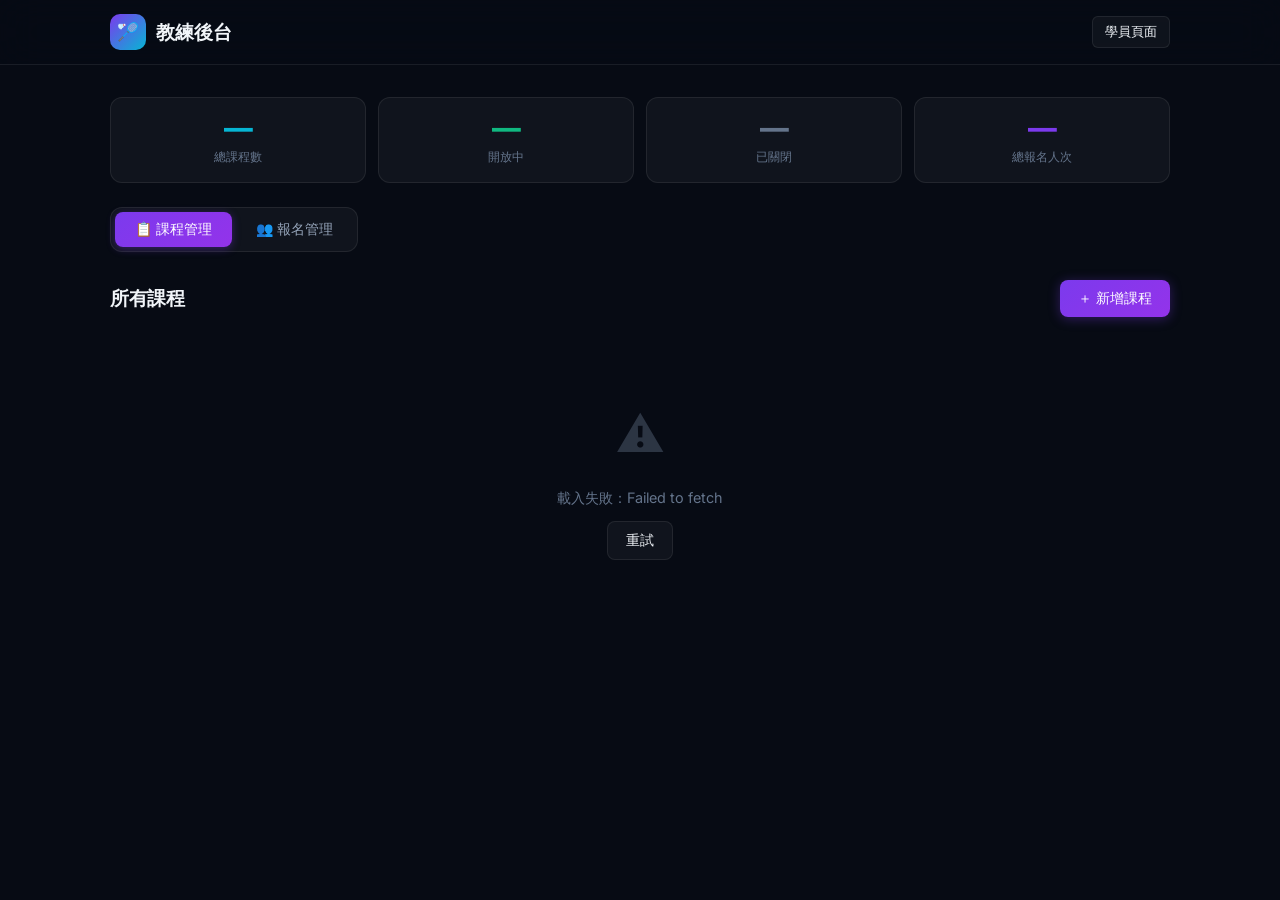
==== coach.html @ 037b4d48 "Add files via upload" ====
<!DOCTYPE html>
<html lang="zh-TW">
<head>
  <meta charset="UTF-8">
  <meta name="viewport" content="width=device-width, initial-scale=1.0">
  <title>羽球課程 | 教練管理後台</title>
  <meta name="description" content="教練課程管理後台：新增課程、管理報名、更新繳費狀態">
  <link rel="stylesheet" href="style.css">
</head>
<body>

<!-- ── Header ──────────────────────────────────────────────── -->
<header class="site-header">
  <div class="container">
    <a href="index.html" class="site-logo">
      <div class="logo-icon">🏸</div>
      <span>教練後台</span>
    </a>
    <nav class="site-nav">
      <a href="user.html" class="btn btn-secondary btn-sm">學員頁面</a>
    </nav>
  </div>
</header>

<!-- ── Main ────────────────────────────────────────────────── -->
<main class="container" style="padding-top: 32px; padding-bottom: 48px;">

  <!-- Stats Bar -->
  <div class="stats-bar" id="stats-bar">
    <div class="stat-card">
      <div class="stat-number" id="stat-total" style="color:var(--accent)">—</div>
      <div class="stat-label">總課程數</div>
    </div>
    <div class="stat-card">
      <div class="stat-number" id="stat-open" style="color:var(--success)">—</div>
      <div class="stat-label">開放中</div>
    </div>
    <div class="stat-card">
      <div class="stat-number" id="stat-closed" style="color:var(--text-3)">—</div>
      <div class="stat-label">已關閉</div>
    </div>
    <div class="stat-card">
      <div class="stat-number" id="stat-regs" style="color:var(--primary)">—</div>
      <div class="stat-label">總報名人次</div>
    </div>
  </div>

  <!-- Tabs -->
  <div class="tabs">
    <button class="tab-btn active" id="tab-courses-btn" onclick="switchTab('courses')">📋 課程管理</button>
    <button class="tab-btn" id="tab-regs-btn" onclick="switchTab('regs')">👥 報名管理</button>
  </div>

  <!-- ── Tab: 課程管理 ────────────────────────────────────── -->
  <div class="tab-panel active" id="tab-courses">
    <div class="section-header">
      <h2>所有課程</h2>
      <button class="btn btn-primary" onclick="openCourseModal()">＋ 新增課程</button>
    </div>
    <div id="courses-table-wrap">
      <div class="loader-wrap"><div class="spinner"></div><p>載入中…</p></div>
    </div>
  </div>

  <!-- ── Tab: 報名管理 ────────────────────────────────────── -->
  <div class="tab-panel" id="tab-regs">
    <div class="section-header">
      <h2>報名管理</h2>
      <button class="btn btn-secondary btn-sm" onclick="refreshRegs()">↻ 重新整理</button>
    </div>
    <div class="course-selector-wrap">
      <label for="reg-course-select">選擇課程：</label>
      <select class="form-select" id="reg-course-select" onchange="loadRegistrations(this.value)">
        <option value="">— 請選擇課程 —</option>
      </select>
    </div>
    <div id="regs-table-wrap">
      <div class="empty-state">
        <div class="icon">👆</div>
        <p>請先選擇一門課程</p>
      </div>
    </div>
  </div>

</main>

<!-- ══════════════════════════════════════════════════════════ -->
<!-- Modal: 新增 / 修改課程 -->
<!-- ══════════════════════════════════════════════════════════ -->
<div class="modal-overlay" id="course-modal-overlay">
  <div class="modal">
    <div class="modal-header">
      <h2 id="course-modal-title">新增課程</h2>
      <button class="modal-close" onclick="closeCourseModal()">✕</button>
    </div>
    <div class="modal-body">
      <input type="hidden" id="edit-course-id">
      <div class="form-row">
        <div class="form-group">
          <label for="c-date">日期 <span class="required">*</span></label>
          <input type="date" id="c-date" class="form-input" required>
        </div>
        <div class="form-group">
          <label for="c-time">時間 <span class="required">*</span></label>
          <input type="text" id="c-time" class="form-input" placeholder="例：19:00~21:00" required>
        </div>
      </div>
      <div class="form-row">
        <div class="form-group">
          <label for="c-location">地點 <span class="required">*</span></label>
          <input type="text" id="c-location" class="form-input" placeholder="南港羽球館" required>
        </div>
        <div class="form-group">
          <label for="c-coach">教練 <span class="required">*</span></label>
          <input type="text" id="c-coach" class="form-input" placeholder="王教練" required>
        </div>
      </div>
      <div class="form-row">
        <div class="form-group">
          <label for="c-capacity">開放人數 <span class="required">*</span></label>
          <input type="number" id="c-capacity" class="form-input" min="1" placeholder="20" required>
        </div>
        <div class="form-group">
          <label for="c-fee">費用（元）<span class="required">*</span></label>
          <input type="number" id="c-fee" class="form-input" min="0" placeholder="500" required>
        </div>
      </div>
      <div class="form-group">
        <label for="c-notes">備註（選填）</label>
        <textarea id="c-notes" class="form-textarea" placeholder="如上課器材、注意事項等…"></textarea>
      </div>
    </div>
    <div class="modal-footer">
      <button class="btn btn-secondary" onclick="closeCourseModal()">取消</button>
      <button class="btn btn-primary" id="save-course-btn" onclick="saveCourse()">儲存</button>
    </div>
  </div>
</div>

<!-- ══════════════════════════════════════════════════════════ -->
<!-- Modal: 修改報名資料 -->
<!-- ══════════════════════════════════════════════════════════ -->
<div class="modal-overlay" id="reg-modal-overlay">
  <div class="modal">
    <div class="modal-header">
      <h2>修改報名資料</h2>
      <button class="modal-close" onclick="closeRegModal()">✕</button>
    </div>
    <div class="modal-body">
      <input type="hidden" id="edit-reg-id">
      <div class="form-row">
        <div class="form-group">
          <label for="r-name">姓名 <span class="required">*</span></label>
          <input type="text" id="r-name" class="form-input" required>
        </div>
        <div class="form-group">
          <label for="r-phone">手機 <span class="required">*</span></label>
          <input type="tel" id="r-phone" class="form-input" required>
        </div>
      </div>
      <div class="form-row">
        <div class="form-group">
          <label for="r-count">報名人數 <span class="required">*</span></label>
          <input type="number" id="r-count" class="form-input" min="1" required>
        </div>
        <div class="form-group">
          <label for="r-payment">繳費狀態</label>
          <select id="r-payment" class="form-select">
            <option value="unpaid">未繳</option>
            <option value="paid">已繳</option>
          </select>
        </div>
      </div>
      <div class="form-group">
        <label for="r-notes">備註</label>
        <textarea id="r-notes" class="form-textarea"></textarea>
      </div>
    </div>
    <div class="modal-footer">
      <button class="btn btn-secondary" onclick="closeRegModal()">取消</button>
      <button class="btn btn-primary" onclick="saveReg()">儲存</button>
    </div>
  </div>
</div>

<!-- ══════════════════════════════════════════════════════════ -->
<!-- Modal: 確認刪除 -->
<!-- ══════════════════════════════════════════════════════════ -->
<div class="modal-overlay" id="confirm-overlay">
  <div class="confirm-box">
    <div class="icon">⚠️</div>
    <h3 id="confirm-title">確認刪除？</h3>
    <p id="confirm-msg">刪除後無法復原。</p>
    <div class="btn-row">
      <button class="btn btn-secondary" onclick="closeConfirm()">取消</button>
      <button class="btn btn-danger" id="confirm-ok-btn">確認刪除</button>
    </div>
  </div>
</div>

<!-- ── Toast ────────────────────────────────────────────────── -->
<div class="toast-container" id="toast-container"></div>

<script src="config.js"></script>
<script src="coach.js"></script>
</body>
</html>
---- style.css ----
/* ============================================================
   羽球課程報名系統 — 共用樣式
   Design: Dark theme · Violet primary · Glassmorphism
   ============================================================ */

@import url('https://fonts.googleapis.com/css2?family=Inter:wght@300;400;500;600;700;800&display=swap');

/* ── CSS 變數 ─────────────────────────────────────────────── */
:root {
  --bg:          #070b14;
  --bg-2:        #0d1220;
  --surface:     rgba(255, 255, 255, 0.04);
  --surface-hover: rgba(255, 255, 255, 0.07);
  --border:      rgba(255, 255, 255, 0.08);
  --border-hover: rgba(255, 255, 255, 0.18);

  --primary:     #7c3aed;
  --primary-hover: #6d28d9;
  --primary-glow: rgba(124, 58, 237, 0.35);
  --accent:      #06b6d4;
  --accent-glow: rgba(6, 182, 212, 0.25);

  --success:     #10b981;
  --success-bg:  rgba(16, 185, 129, 0.12);
  --warning:     #f59e0b;
  --warning-bg:  rgba(245, 158, 11, 0.12);
  --danger:      #ef4444;
  --danger-bg:   rgba(239, 68, 68, 0.12);
  --info:        #3b82f6;
  --info-bg:     rgba(59, 130, 246, 0.12);
  --muted:       rgba(148, 163, 184, 0.5);
  --muted-bg:    rgba(148, 163, 184, 0.1);

  --text-1:      #f1f5f9;
  --text-2:      #94a3b8;
  --text-3:      #64748b;

  --radius:      12px;
  --radius-sm:   8px;
  --radius-lg:   16px;
  --radius-xl:   24px;

  --shadow:      0 4px 24px rgba(0,0,0,0.4);
  --shadow-lg:   0 8px 48px rgba(0,0,0,0.6);

  --transition:  0.2s ease;
}

/* ── Reset & Base ─────────────────────────────────────────── */
*, *::before, *::after { box-sizing: border-box; margin: 0; padding: 0; }

html { scroll-behavior: smooth; }

body {
  font-family: 'Inter', -apple-system, sans-serif;
  background: var(--bg);
  color: var(--text-1);
  min-height: 100vh;
  line-height: 1.6;
  -webkit-font-smoothing: antialiased;
}

/* ── 捲軸 ─────────────────────────────────────────────────── */
::-webkit-scrollbar { width: 6px; height: 6px; }
::-webkit-scrollbar-track { background: transparent; }
::-webkit-scrollbar-thumb { background: rgba(255,255,255,0.12); border-radius: 3px; }
::-webkit-scrollbar-thumb:hover { background: rgba(255,255,255,0.2); }

/* ── 排版 ─────────────────────────────────────────────────── */
h1, h2, h3, h4 { line-height: 1.3; letter-spacing: -0.02em; }
a { color: var(--accent); text-decoration: none; }
a:hover { text-decoration: underline; }

/* ── 容器 ─────────────────────────────────────────────────── */
.container {
  max-width: 1100px;
  margin: 0 auto;
  padding: 0 20px;
}

/* ── Header ──────────────────────────────────────────────── */
.site-header {
  background: rgba(7, 11, 20, 0.85);
  backdrop-filter: blur(20px);
  -webkit-backdrop-filter: blur(20px);
  border-bottom: 1px solid var(--border);
  position: sticky;
  top: 0;
  z-index: 100;
}

.site-header .container {
  display: flex;
  align-items: center;
  justify-content: space-between;
  height: 64px;
  gap: 16px;
}

.site-logo {
  display: flex;
  align-items: center;
  gap: 10px;
  font-size: 1.2rem;
  font-weight: 700;
  color: var(--text-1);
  text-decoration: none;
}

.site-logo .logo-icon {
  width: 36px;
  height: 36px;
  background: linear-gradient(135deg, var(--primary), var(--accent));
  border-radius: 10px;
  display: flex;
  align-items: center;
  justify-content: center;
  font-size: 1.1rem;
}

.site-nav { display: flex; gap: 8px; }

/* ── Hero / Page Title ───────────────────────────────────── */
.page-hero {
  padding: 48px 0 32px;
  text-align: center;
}

.page-hero h1 {
  font-size: clamp(1.8rem, 4vw, 2.8rem);
  font-weight: 800;
  background: linear-gradient(135deg, #fff 0%, var(--accent) 100%);
  -webkit-background-clip: text;
  -webkit-text-fill-color: transparent;
  background-clip: text;
  margin-bottom: 8px;
}

.page-hero p {
  color: var(--text-2);
  font-size: 1rem;
}

/* ── Buttons ─────────────────────────────────────────────── */
.btn {
  display: inline-flex;
  align-items: center;
  justify-content: center;
  gap: 6px;
  padding: 9px 18px;
  border-radius: var(--radius-sm);
  font-size: 0.875rem;
  font-weight: 500;
  font-family: inherit;
  cursor: pointer;
  border: none;
  transition: all var(--transition);
  white-space: nowrap;
  text-decoration: none;
}

.btn:disabled { opacity: 0.5; cursor: not-allowed; }

.btn-primary {
  background: linear-gradient(135deg, var(--primary), #9333ea);
  color: #fff;
  box-shadow: 0 2px 12px var(--primary-glow);
}
.btn-primary:hover:not(:disabled) {
  background: linear-gradient(135deg, var(--primary-hover), #7e22ce);
  box-shadow: 0 4px 20px var(--primary-glow);
  transform: translateY(-1px);
}

.btn-secondary {
  background: var(--surface);
  color: var(--text-1);
  border: 1px solid var(--border);
}
.btn-secondary:hover:not(:disabled) {
  background: var(--surface-hover);
  border-color: var(--border-hover);
}

.btn-success {
  background: var(--success-bg);
  color: var(--success);
  border: 1px solid rgba(16, 185, 129, 0.25);
}
.btn-success:hover:not(:disabled) {
  background: rgba(16, 185, 129, 0.2);
}

.btn-danger {
  background: var(--danger-bg);
  color: var(--danger);
  border: 1px solid rgba(239, 68, 68, 0.25);
}
.btn-danger:hover:not(:disabled) {
  background: rgba(239, 68, 68, 0.2);
}

.btn-warning {
  background: var(--warning-bg);
  color: var(--warning);
  border: 1px solid rgba(245, 158, 11, 0.25);
}
.btn-warning:hover:not(:disabled) {
  background: rgba(245, 158, 11, 0.2);
}

.btn-info {
  background: var(--info-bg);
  color: var(--info);
  border: 1px solid rgba(59, 130, 246, 0.25);
}
.btn-info:hover:not(:disabled) {
  background: rgba(59, 130, 246, 0.2);
}

.btn-ghost {
  background: transparent;
  color: var(--text-2);
  border: 1px solid transparent;
}
.btn-ghost:hover:not(:disabled) {
  background: var(--surface);
  color: var(--text-1);
}

.btn-sm { padding: 5px 12px; font-size: 0.8rem; border-radius: 6px; }
.btn-lg { padding: 13px 28px; font-size: 1rem; }
.btn-full { width: 100%; }
.btn-icon { padding: 8px; width: 36px; height: 36px; }

/* ── Badges ──────────────────────────────────────────────── */
.badge {
  display: inline-flex;
  align-items: center;
  gap: 4px;
  padding: 3px 10px;
  border-radius: 20px;
  font-size: 0.75rem;
  font-weight: 600;
  letter-spacing: 0.03em;
}

.badge-open    { background: var(--success-bg); color: var(--success); }
.badge-closed  { background: var(--muted-bg);   color: var(--text-3); }
.badge-full    { background: var(--danger-bg);  color: var(--danger); }
.badge-paid    { background: var(--success-bg); color: var(--success); }
.badge-unpaid  { background: var(--warning-bg); color: var(--warning); }
.badge-active  { background: var(--info-bg);    color: var(--info); }
.badge-cancelled { background: var(--danger-bg); color: var(--danger); }
.badge-refunded  { background: var(--muted-bg);  color: var(--text-3); }

/* ── Cards ───────────────────────────────────────────────── */
.card {
  background: var(--surface);
  border: 1px solid var(--border);
  border-radius: var(--radius-lg);
  padding: 24px;
  transition: all var(--transition);
  cursor: pointer;
  position: relative;
  overflow: hidden;
}

.card::before {
  content: '';
  position: absolute;
  inset: 0;
  background: linear-gradient(135deg, transparent, rgba(124,58,237,0.04));
  opacity: 0;
  transition: opacity var(--transition);
}

.card:hover {
  border-color: var(--border-hover);
  background: var(--surface-hover);
  transform: translateY(-2px);
  box-shadow: var(--shadow);
}
.card:hover::before { opacity: 1; }

.card-header {
  display: flex;
  align-items: flex-start;
  justify-content: space-between;
  gap: 12px;
  margin-bottom: 16px;
}

.card-date {
  font-size: 1.4rem;
  font-weight: 700;
  color: var(--text-1);
  line-height: 1.2;
}

.card-time {
  font-size: 0.85rem;
  color: var(--accent);
  font-weight: 500;
  margin-top: 2px;
}

.card-meta {
  display: flex;
  flex-direction: column;
  gap: 6px;
  margin-bottom: 16px;
}

.card-meta-item {
  display: flex;
  align-items: center;
  gap: 8px;
  color: var(--text-2);
  font-size: 0.875rem;
}

.card-meta-icon {
  width: 18px;
  text-align: center;
  color: var(--text-3);
  flex-shrink: 0;
}

.card-footer {
  display: flex;
  align-items: center;
  justify-content: space-between;
  padding-top: 16px;
  border-top: 1px solid var(--border);
  gap: 12px;
  flex-wrap: wrap;
}

.capacity-bar-wrap { flex: 1; min-width: 120px; }

.capacity-label {
  display: flex;
  justify-content: space-between;
  font-size: 0.75rem;
  color: var(--text-3);
  margin-bottom: 5px;
}

.capacity-bar {
  height: 4px;
  background: rgba(255,255,255,0.08);
  border-radius: 2px;
  overflow: hidden;
}

.capacity-fill {
  height: 100%;
  border-radius: 2px;
  transition: width 0.5s ease;
}
.capacity-fill.low  { background: var(--success); }
.capacity-fill.mid  { background: var(--warning); }
.capacity-fill.high { background: var(--danger); }

/* ── Grid ────────────────────────────────────────────────── */
.courses-grid {
  display: grid;
  grid-template-columns: repeat(auto-fill, minmax(300px, 1fr));
  gap: 20px;
  padding-bottom: 48px;
}

/* ── Tabs ────────────────────────────────────────────────── */
.tabs {
  display: flex;
  gap: 4px;
  background: var(--surface);
  border: 1px solid var(--border);
  border-radius: var(--radius);
  padding: 4px;
  width: fit-content;
  margin-bottom: 28px;
}

.tab-btn {
  padding: 8px 20px;
  border: none;
  background: transparent;
  color: var(--text-2);
  border-radius: var(--radius-sm);
  cursor: pointer;
  font-size: 0.875rem;
  font-weight: 500;
  font-family: inherit;
  transition: all var(--transition);
}

.tab-btn.active {
  background: linear-gradient(135deg, var(--primary), #9333ea);
  color: #fff;
  box-shadow: 0 2px 8px var(--primary-glow);
}

.tab-panel { display: none; }
.tab-panel.active { display: block; }

/* ── Modal ───────────────────────────────────────────────── */
.modal-overlay {
  position: fixed;
  inset: 0;
  background: rgba(0,0,0,0.7);
  backdrop-filter: blur(4px);
  -webkit-backdrop-filter: blur(4px);
  z-index: 1000;
  display: flex;
  align-items: center;
  justify-content: center;
  padding: 20px;
  opacity: 0;
  pointer-events: none;
  transition: opacity 0.2s ease;
}

.modal-overlay.open {
  opacity: 1;
  pointer-events: all;
}

.modal {
  background: var(--bg-2);
  border: 1px solid var(--border);
  border-radius: var(--radius-xl);
  width: 100%;
  max-width: 560px;
  max-height: 85vh;
  display: flex;
  flex-direction: column;
  box-shadow: var(--shadow-lg);
  transform: translateY(16px) scale(0.98);
  transition: transform 0.2s ease;
}

.modal-overlay.open .modal {
  transform: translateY(0) scale(1);
}

.modal-lg { max-width: 720px; }

.modal-header {
  display: flex;
  align-items: center;
  justify-content: space-between;
  padding: 20px 24px;
  border-bottom: 1px solid var(--border);
  flex-shrink: 0;
}

.modal-header h2 {
  font-size: 1.15rem;
  font-weight: 700;
}

.modal-close {
  width: 32px;
  height: 32px;
  border: none;
  background: var(--surface);
  border-radius: 8px;
  color: var(--text-2);
  cursor: pointer;
  display: flex;
  align-items: center;
  justify-content: center;
  font-size: 1.1rem;
  transition: all var(--transition);
  flex-shrink: 0;
}
.modal-close:hover { background: var(--danger-bg); color: var(--danger); }

.modal-body {
  padding: 24px;
  overflow-y: auto;
  flex: 1;
}

.modal-footer {
  padding: 16px 24px;
  border-top: 1px solid var(--border);
  display: flex;
  gap: 10px;
  justify-content: flex-end;
  flex-shrink: 0;
}

/* ── 課程詳細 ─────────────────────────────────────────────── */
.course-detail-grid {
  display: grid;
  grid-template-columns: 1fr 1fr;
  gap: 12px;
  margin-bottom: 20px;
}

.detail-item {
  background: var(--surface);
  border: 1px solid var(--border);
  border-radius: var(--radius-sm);
  padding: 12px;
}

.detail-item label {
  display: block;
  font-size: 0.72rem;
  color: var(--text-3);
  text-transform: uppercase;
  letter-spacing: 0.06em;
  margin-bottom: 4px;
}

.detail-item span {
  font-size: 0.95rem;
  font-weight: 500;
  color: var(--text-1);
}

.detail-item.full-width { grid-column: 1 / -1; }

/* 已報名名單 */
.reg-list { margin-top: 20px; }

.reg-list h3 {
  font-size: 0.875rem;
  color: var(--text-2);
  text-transform: uppercase;
  letter-spacing: 0.06em;
  margin-bottom: 12px;
  display: flex;
  align-items: center;
  gap: 8px;
}

.reg-list h3::after {
  content: '';
  flex: 1;
  height: 1px;
  background: var(--border);
}

.reg-item {
  display: flex;
  align-items: center;
  justify-content: space-between;
  padding: 8px 12px;
  border-radius: var(--radius-sm);
  transition: background var(--transition);
}
.reg-item:hover { background: var(--surface); }

.reg-item-name { font-size: 0.9rem; font-weight: 500; }
.reg-item-count {
  font-size: 0.8rem;
  color: var(--text-3);
  background: var(--surface);
  border-radius: 20px;
  padding: 2px 10px;
}

.remaining-box {
  display: flex;
  align-items: center;
  justify-content: center;
  gap: 8px;
  background: linear-gradient(135deg, var(--success-bg), rgba(6,182,212,0.08));
  border: 1px solid rgba(16,185,129,0.2);
  border-radius: var(--radius-sm);
  padding: 12px;
  margin-top: 16px;
  font-size: 0.9rem;
  color: var(--success);
  font-weight: 600;
}

/* ── Form ─────────────────────────────────────────────────── */
.form-group {
  margin-bottom: 16px;
}

.form-group label {
  display: block;
  font-size: 0.85rem;
  font-weight: 500;
  color: var(--text-2);
  margin-bottom: 6px;
}

.form-group label span.required { color: var(--danger); margin-left: 2px; }

.form-input,
.form-select,
.form-textarea {
  width: 100%;
  background: var(--surface);
  border: 1px solid var(--border);
  border-radius: var(--radius-sm);
  color: var(--text-1);
  font-family: inherit;
  font-size: 0.9rem;
  padding: 10px 14px;
  transition: border-color var(--transition), box-shadow var(--transition);
  outline: none;
  appearance: none;
  -webkit-appearance: none;
}

.form-input:focus,
.form-select:focus,
.form-textarea:focus {
  border-color: var(--primary);
  box-shadow: 0 0 0 3px var(--primary-glow);
}

.form-input::placeholder,
.form-textarea::placeholder { color: var(--text-3); }

.form-select {
  cursor: pointer;
  background-image: url("data:image/svg+xml,%3Csvg xmlns='http://www.w3.org/2000/svg' width='12' height='12' viewBox='0 0 12 12'%3E%3Cpath fill='%2364748b' d='M6 8L1 3h10z'/%3E%3C/svg%3E");
  background-repeat: no-repeat;
  background-position: right 12px center;
  padding-right: 36px;
}

.form-textarea { resize: vertical; min-height: 80px; }

.form-row { display: grid; grid-template-columns: 1fr 1fr; gap: 16px; }

/* ── Table ───────────────────────────────────────────────── */
.table-wrap { overflow-x: auto; border-radius: var(--radius); }

.data-table {
  width: 100%;
  border-collapse: collapse;
  font-size: 0.875rem;
}

.data-table th {
  padding: 10px 14px;
  text-align: left;
  font-size: 0.75rem;
  font-weight: 600;
  text-transform: uppercase;
  letter-spacing: 0.05em;
  color: var(--text-3);
  background: var(--surface);
  border-bottom: 1px solid var(--border);
  white-space: nowrap;
}

.data-table td {
  padding: 12px 14px;
  border-bottom: 1px solid rgba(255,255,255,0.04);
  color: var(--text-1);
  vertical-align: middle;
}

.data-table tbody tr:hover { background: var(--surface); }
.data-table tbody tr:last-child td { border-bottom: none; }

.actions-cell { display: flex; gap: 6px; flex-wrap: wrap; }

/* ── Stats (教練面板) ─────────────────────────────────────── */
.stats-bar {
  display: grid;
  grid-template-columns: repeat(auto-fit, minmax(120px, 1fr));
  gap: 12px;
  margin-bottom: 24px;
}

.stat-card {
  background: var(--surface);
  border: 1px solid var(--border);
  border-radius: var(--radius);
  padding: 16px;
  text-align: center;
}

.stat-number {
  font-size: 1.8rem;
  font-weight: 800;
  letter-spacing: -0.04em;
  line-height: 1;
  margin-bottom: 4px;
}

.stat-label {
  font-size: 0.75rem;
  color: var(--text-3);
}

/* ── Loader ──────────────────────────────────────────────── */
.loader-wrap {
  display: flex;
  flex-direction: column;
  align-items: center;
  justify-content: center;
  padding: 60px;
  gap: 14px;
  color: var(--text-3);
  font-size: 0.9rem;
}

.spinner {
  width: 36px;
  height: 36px;
  border: 3px solid var(--border);
  border-top-color: var(--primary);
  border-radius: 50%;
  animation: spin 0.7s linear infinite;
}

@keyframes spin { to { transform: rotate(360deg); } }

/* ── Empty State ─────────────────────────────────────────── */
.empty-state {
  display: flex;
  flex-direction: column;
  align-items: center;
  padding: 60px 20px;
  gap: 12px;
  color: var(--text-3);
}

.empty-state .icon { font-size: 3rem; opacity: 0.4; }
.empty-state p { font-size: 0.9rem; text-align: center; }

/* ── Toast ───────────────────────────────────────────────── */
.toast-container {
  position: fixed;
  bottom: 24px;
  right: 24px;
  z-index: 9999;
  display: flex;
  flex-direction: column;
  gap: 8px;
  pointer-events: none;
}

.toast {
  display: flex;
  align-items: center;
  gap: 10px;
  padding: 12px 18px;
  border-radius: var(--radius);
  font-size: 0.875rem;
  font-weight: 500;
  box-shadow: var(--shadow-lg);
  pointer-events: all;
  min-width: 280px;
  max-width: 380px;
  animation: toast-in 0.3s ease;
  backdrop-filter: blur(8px);
  -webkit-backdrop-filter: blur(8px);
}

.toast.success {
  background: rgba(16,185,129,0.15);
  border: 1px solid rgba(16,185,129,0.3);
  color: var(--success);
}
.toast.error {
  background: rgba(239,68,68,0.15);
  border: 1px solid rgba(239,68,68,0.3);
  color: var(--danger);
}
.toast.info {
  background: rgba(59,130,246,0.15);
  border: 1px solid rgba(59,130,246,0.3);
  color: var(--info);
}

@keyframes toast-in {
  from { transform: translateX(20px); opacity: 0; }
  to   { transform: translateX(0);    opacity: 1; }
}

/* ── Section Header ──────────────────────────────────────── */
.section-header {
  display: flex;
  align-items: center;
  justify-content: space-between;
  margin-bottom: 20px;
  gap: 12px;
  flex-wrap: wrap;
}

.section-header h2 { font-size: 1.2rem; font-weight: 700; }

/* ── Confirm Dialog ──────────────────────────────────────── */
.confirm-box {
  background: var(--bg-2);
  border: 1px solid var(--border);
  border-radius: var(--radius-lg);
  padding: 24px;
  max-width: 360px;
  width: 100%;
  text-align: center;
  box-shadow: var(--shadow-lg);
  transform: scale(0.95);
  transition: transform 0.2s ease;
}
.modal-overlay.open .confirm-box { transform: scale(1); }

.confirm-box .icon { font-size: 2.5rem; margin-bottom: 12px; }
.confirm-box h3 { font-size: 1.05rem; margin-bottom: 8px; }
.confirm-box p { color: var(--text-2); font-size: 0.875rem; margin-bottom: 20px; }
.confirm-box .btn-row { display: flex; gap: 10px; justify-content: center; }

/* ── 課程選擇器（教練-報名管理）────────────────────────────── */
.course-selector-wrap {
  background: var(--surface);
  border: 1px solid var(--border);
  border-radius: var(--radius);
  padding: 16px 20px;
  margin-bottom: 24px;
  display: flex;
  align-items: center;
  gap: 14px;
  flex-wrap: wrap;
}

.course-selector-wrap label {
  font-size: 0.875rem;
  font-weight: 500;
  color: var(--text-2);
  white-space: nowrap;
}

.course-selector-wrap .form-select { max-width: 400px; }

/* ── Responsive ─────────────────────────────────────────── */
@media (max-width: 640px) {
  .courses-grid { grid-template-columns: 1fr; }
  .course-detail-grid { grid-template-columns: 1fr; }
  .form-row { grid-template-columns: 1fr; }
  .modal-footer { flex-direction: column-reverse; }
  .modal-footer .btn { width: 100%; }
  .tabs { width: 100%; }
  .tab-btn { flex: 1; text-align: center; }
  .data-table th, .data-table td { padding: 8px 10px; }
  .stats-bar { grid-template-columns: repeat(2, 1fr); }
}
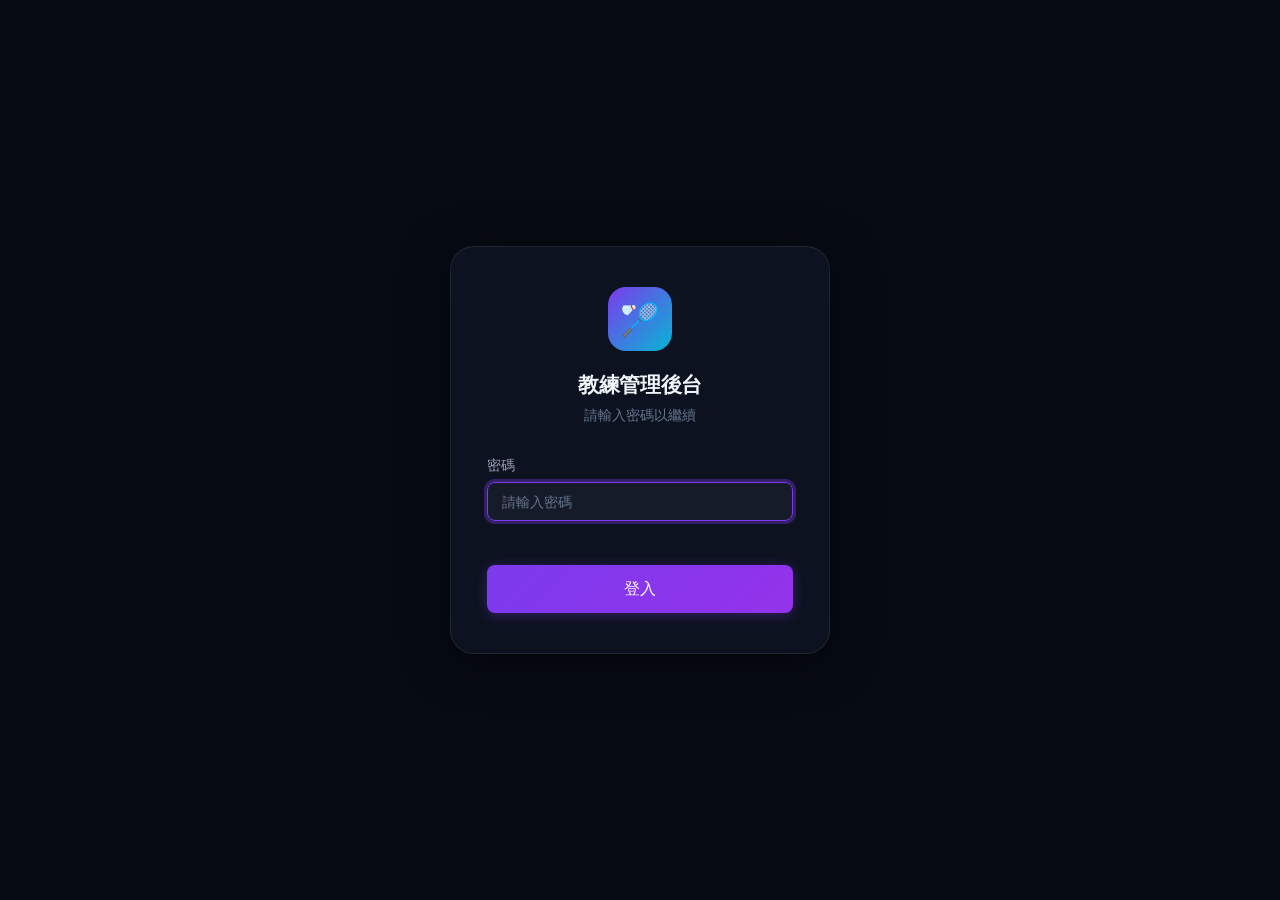
==== commit ce37a40f: "Add files via upload" ====
--- a/coach.html
+++ b/coach.html
@@ -9,8 +9,44 @@
 </head>
 <body>
 
+<!-- ── 登入畫面 ────────────────────────────────────────────── -->
+<div id="login-screen" style="
+  position: fixed; inset: 0; z-index: 9999;
+  background: var(--bg);
+  display: flex; align-items: center; justify-content: center;
+  padding: 20px;
+">
+  <div style="
+    background: var(--bg-2);
+    border: 1px solid var(--border);
+    border-radius: var(--radius-xl);
+    padding: 40px 36px;
+    width: 100%; max-width: 380px;
+    text-align: center;
+    box-shadow: var(--shadow-lg);
+  ">
+    <div style="
+      width: 64px; height: 64px;
+      background: linear-gradient(135deg, var(--primary), var(--accent));
+      border-radius: 18px;
+      display: flex; align-items: center; justify-content: center;
+      font-size: 2rem; margin: 0 auto 20px;
+    ">🏸</div>
+    <h1 style="font-size:1.3rem;margin-bottom:6px">教練管理後台</h1>
+    <p style="color:var(--text-3);font-size:.875rem;margin-bottom:28px">請輸入密碼以繼續</p>
+    <div class="form-group" style="text-align:left">
+      <label for="login-pw">密碼</label>
+      <input type="password" id="login-pw" class="form-input"
+        placeholder="請輸入密碼" autocomplete="current-password"
+        onkeydown="if(event.key==='Enter') doLogin()">
+    </div>
+    <p id="login-error" style="color:var(--danger);font-size:.8rem;min-height:1.2em;margin-bottom:12px"></p>
+    <button class="btn btn-primary btn-full btn-lg" onclick="doLogin()">登入</button>
+  </div>
+</div>
+
 <!-- ── Header ──────────────────────────────────────────────── -->
-<header class="site-header">
+<header class="site-header" id="coach-header" style="display:none">
   <div class="container">
     <a href="index.html" class="site-logo">
       <div class="logo-icon">🏸</div>
@@ -23,7 +59,7 @@
 </header>
 
 <!-- ── Main ────────────────────────────────────────────────── -->
-<main class="container" style="padding-top: 32px; padding-bottom: 48px;">
+<main class="container" id="coach-main" style="padding-top: 32px; padding-bottom: 48px; display:none">
 
   <!-- Stats Bar -->
   <div class="stats-bar" id="stats-bar">
@@ -202,6 +238,60 @@
 <div class="toast-container" id="toast-container"></div>
 
 <script src="config.js"></script>
+<script>
+  async function doLogin() {
+    const val = document.getElementById('login-pw').value;
+    if (!val) return;
+    
+    const btn = document.querySelector('#login-screen button');
+    const oldText = btn.textContent;
+    btn.disabled = true;
+    btn.textContent = '驗證中...';
+    
+    try {
+      const res = await fetch(CONFIG.GAS_URL, {
+        method: 'POST',
+        redirect: 'follow',
+        headers: { 'Content-Type': 'text/plain;charset=utf-8' },
+        body: JSON.stringify({ action: 'verifyPassword', password: val })
+      });
+      const data = await res.json();
+      
+      if (data.success) {
+        sessionStorage.setItem('coach_auth', '1');
+        document.getElementById('login-screen').style.display = 'none';
+        document.getElementById('coach-main').style.display = '';
+        document.getElementById('coach-header').style.display = '';
+        
+        // 驗證成功後載入課程
+        if (typeof loadCourses === 'function') loadCourses();
+      } else {
+        document.getElementById('login-error').textContent = '密碼錯誤，請再試一次';
+        document.getElementById('login-pw').value = '';
+        document.getElementById('login-pw').focus();
+      }
+    } catch (err) {
+      document.getElementById('login-error').textContent = '連線失敗，請稍後再試';
+    } finally {
+      btn.disabled = false;
+      btn.textContent = oldText;
+    }
+  }
+
+  // 本次 session 已驗證則直接跳過登入
+  if (sessionStorage.getItem('coach_auth') === '1') {
+    document.getElementById('login-screen').style.display = 'none';
+    document.getElementById('coach-main').style.display = '';
+    document.getElementById('coach-header').style.display = '';
+    // 延遲一點確保 coach.js 載入
+    setTimeout(() => {
+      if (typeof loadCourses === 'function') loadCourses();
+    }, 50);
+  } else {
+    // 延遲聚焦讓畫面先渲染
+    setTimeout(() => document.getElementById('login-pw').focus(), 100);
+  }
+</script>
 <script src="coach.js"></script>
 </body>
 </html>
